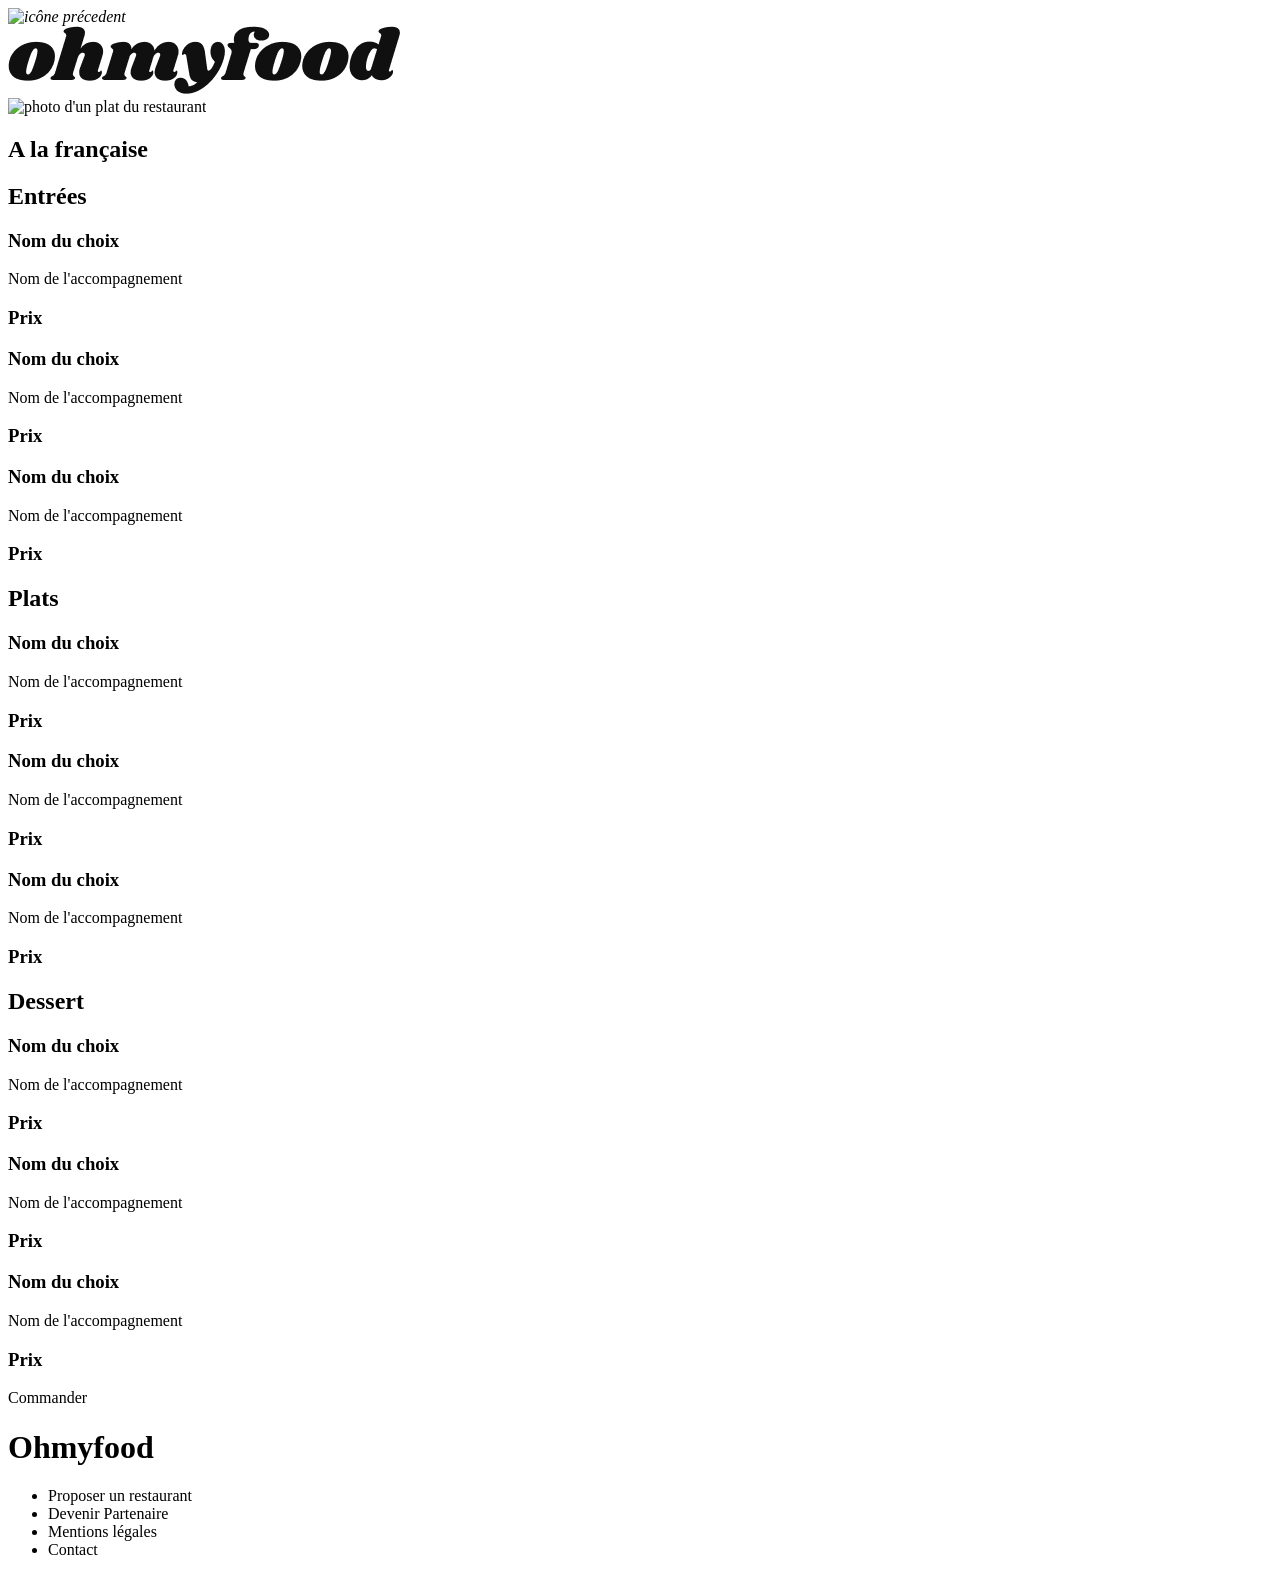
==== pageALF.html @ bd3e6a31 "➕ Ajout de la page 2 en html" ====
<!DOCTYPE html>
	<html lang="fr">
		<head>
			<meta charset="utf-8"> 
			<meta name="viewport" content="width=device-width, initial-scale=1">
			<title>Ohmyfood - A la française</title>
            <link rel="stylesheet" href="style.css2">
            <link rel="stylesheet" href="https://cdnjs.cloudflare.com/ajax/libs/font-awesome/6.2.0/css/all.min.css">
		</head>
		<body id="bloc page">
			<header>
                <nav><a><i><img src="" alt="icône précedent"></i></a></nav>
                <div class="fdhblanc">
					<img src="images/ohmyfood.png" alt="logo du site">
				</div>
            </header>
            <main>
                <div id="photosplash">
                    <img src="" alt="photo d'un plat du restaurant">
                </div>
                <section class="fdmgris">
                    <h1>A la française</h1>
                    <h2>Entrées</h2>
                    <div class="brdvert"></div>
                        <div id="flexbox1">
                            <div class="crdchoix">
                                <h3>Nom du choix</h3>
                                <p>Nom de l'accompagnement</p>
                                <h3>Prix</h3>
                            </div>
                            <div class="crdchoix">
                                <h3>Nom du choix</h3>
                                <p>Nom de l'accompagnement</p>
                                <h3>Prix</h3>
                            </div>
                            <div class="crdchoix">
                                <h3>Nom du choix</h3>
                                <p>Nom de l'accompagnement</p>
                                <h3>Prix</h3>
                            </div>
                        </div>
                    <h2>Plats</h2>
                    <div class="brdvert"></div>
                        <div id="flexbox2"></div>
                            <div class="crdchoix">
                                <h3>Nom du choix</h3>
                                <p>Nom de l'accompagnement</p>
                                <h3>Prix</h3>
                            </div>
                            <div class="crdchoix">
                                <h3>Nom du choix</h3>
                                <p>Nom de l'accompagnement</p>
                                <h3>Prix</h3>
                            </div>
                            <div class="crdchoix">
                                <h3>Nom du choix</h3>
                                <p>Nom de l'accompagnement</p>
                                <h3>Prix</h3>
                            </div>
                    <h2>Dessert</h2>
                    <div class="brdvert"></div>
                        <div id="flexbox3">
                            <div class="crdchoix">
                                <h3>Nom du choix</h3>
                                <p>Nom de l'accompagnement</p>
                                <h3>Prix</h3>
                            </div>
                            <div class="crdchoix">
                                <h3>Nom du choix</h3>
                                <p>Nom de l'accompagnement</p>
                                <h3>Prix</h3>
                            </div>
                            <div class="crdchoix">
                                <h3>Nom du choix</h3>
                                <p>Nom de l'accompagnement</p>
                                <h3>Prix</h3>
                            </div>
                        </div>
                    <div class="btn">Commander</div>       
                </section>
            </main>
            <footer>
                <div class="fdfnoir">
					<h1>Ohmyfood</h1>
					<ul>
						<li><i></i>Proposer un restaurant</li>
						<li><i></i>Devenir Partenaire</li>
						<li>Mentions légales</li>
						<li><a>Contact</a></li>
					</ul>
				</div>
            </footer>
        </body>
    </html>
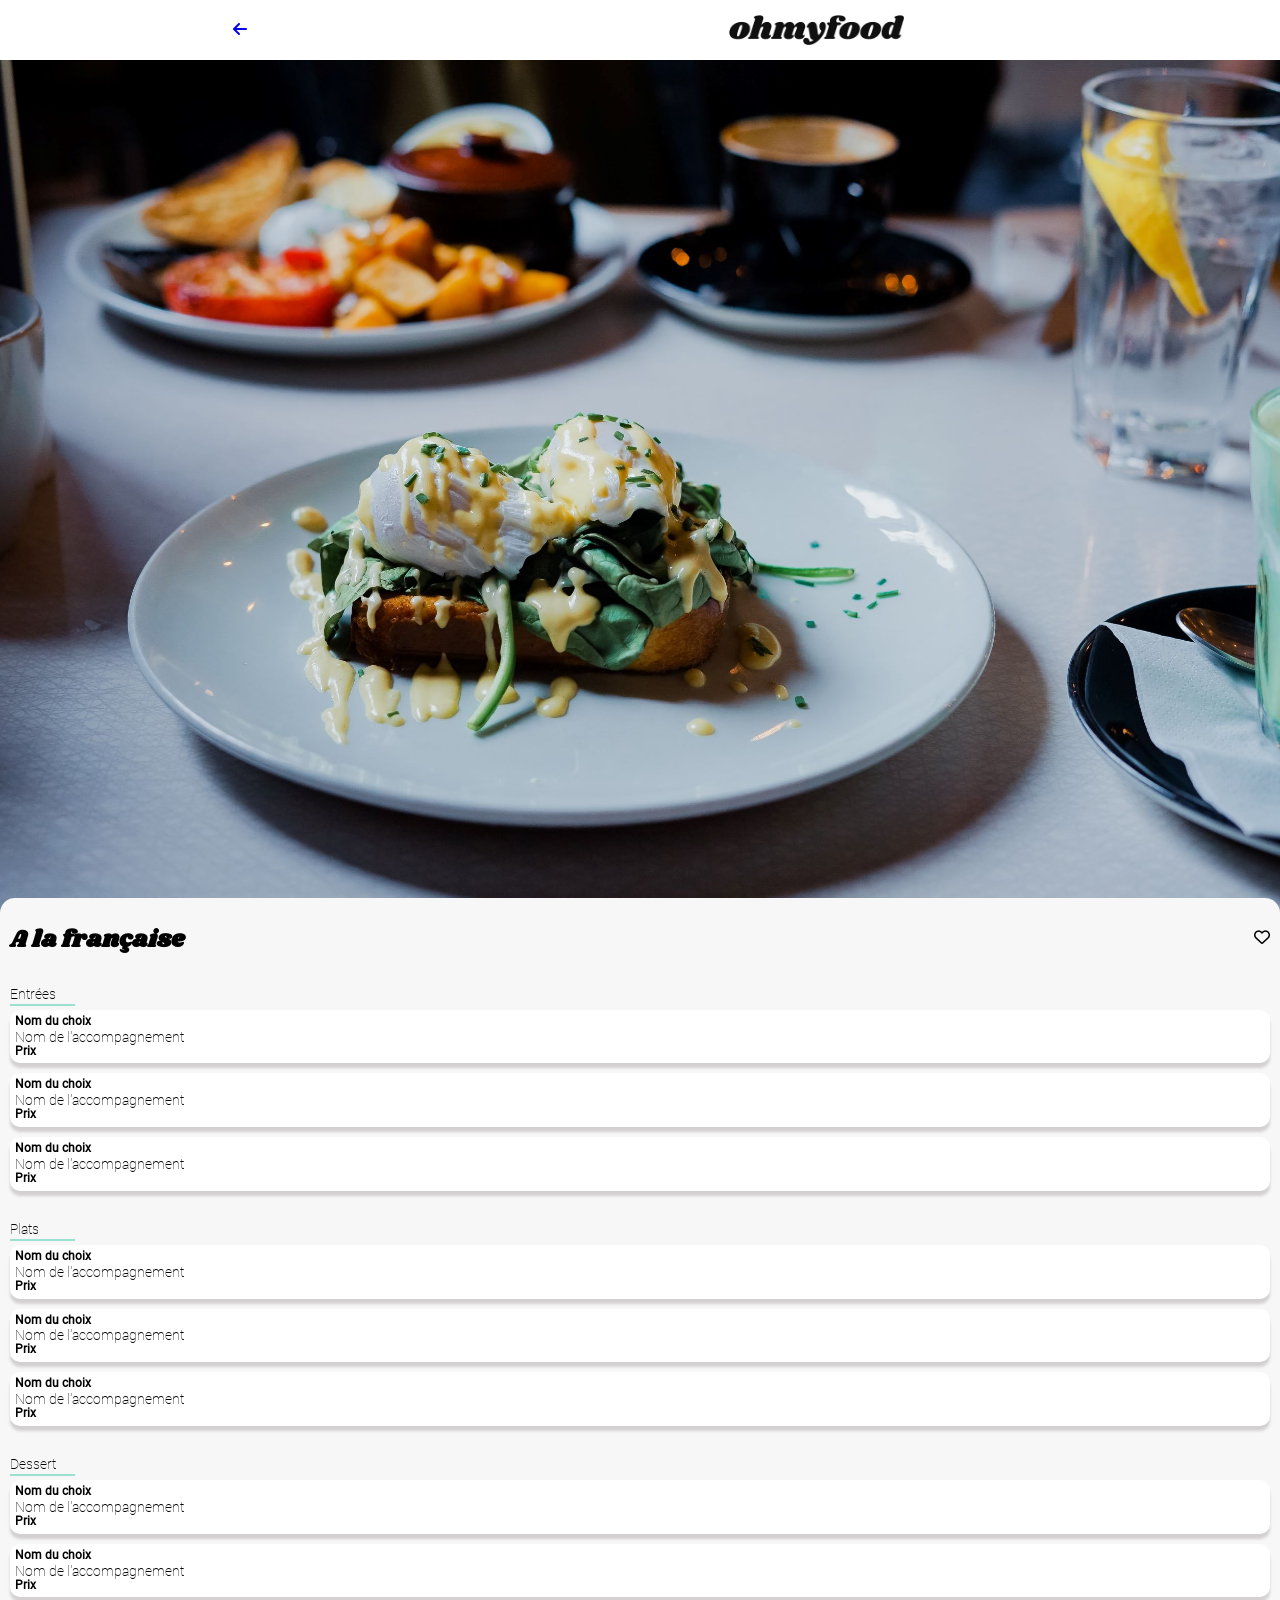
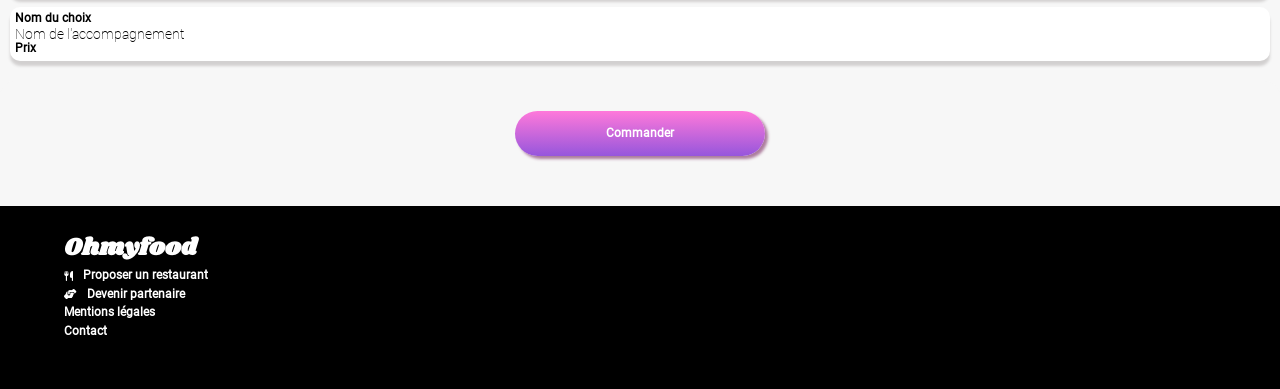
==== commit f5465362: "💥 Fin MAP CSS ajout MQ tablette" ====
--- a/pageALF.html
+++ b/pageALF.html
@@ -4,25 +4,35 @@
 			<meta charset="utf-8"> 
 			<meta name="viewport" content="width=device-width, initial-scale=1">
 			<title>Ohmyfood - A la française</title>
-            <link rel="stylesheet" href="style.css2">
+            <link rel="stylesheet" href="css/style2.css">
             <link rel="stylesheet" href="https://cdnjs.cloudflare.com/ajax/libs/font-awesome/6.2.0/css/all.min.css">
 		</head>
 		<body id="bloc page">
 			<header>
-                <nav><a><i><img src="" alt="icône précedent"></i></a></nav>
-                <div class="fdhblanc">
-					<img src="images/ohmyfood.png" alt="logo du site">
+                <div id="fdhblanc">
+                    <div id="flexboxnav">
+                        <nav><a href="index.html"><i class="fa-solid fa-arrow-left precedent"></i></a></nav>
+                        <img src="images/ohmyfood.png" alt="logo du site">
+                    </div>
 				</div>
             </header>
             <main>
-                <div id="photosplash">
-                    <img src="" alt="photo d'un plat du restaurant">
-                </div>
                 <section class="fdmgris">
-                    <h1>A la française</h1>
-                    <h2>Entrées</h2>
-                    <div class="brdvert"></div>
-                        <div id="flexbox1">
+                    <div id="photosplash">
+                        <img src="images/alf.jpg" alt="photo d'un plat du restaurant">
+                    </div>  
+                </section>
+                <section class="fdmgris2">
+                    <div id="flexboxTALF">
+                        <h1>A la française</h1>
+                        <i class="fa-regular fa-heart coeur"></i>
+                    </div> 
+                    <div class="Titréflex">
+                        <div class="tbdverts">
+                            <p>Entrées</p>
+                            <div class="brdvert"></div>
+                        </div>    
+                        <div id="flexbox f1">
                             <div class="crdchoix">
                                 <h3>Nom du choix</h3>
                                 <p>Nom de l'accompagnement</p>
@@ -39,34 +49,20 @@
                                 <h3>Prix</h3>
                             </div>
                         </div>
-                    <h2>Plats</h2>
-                    <div class="brdvert"></div>
-                        <div id="flexbox2"></div>
+                    </div>
+                    <div class="Titréflex">
+                        <div class="tbdverts">   
+                            <p>Plats</p>    
+                            <div class="brdvert"></div>
+                        </div>
+                        <div id="flexbox f2"></div>
                             <div class="crdchoix">
                                 <h3>Nom du choix</h3>
                                 <p>Nom de l'accompagnement</p>
                                 <h3>Prix</h3>
                             </div>
                             <div class="crdchoix">
-                                <h3>Nom du choix</h3>
-                                <p>Nom de l'accompagnement</p>
-                                <h3>Prix</h3>
-                            </div>
-                            <div class="crdchoix">
-                                <h3>Nom du choix</h3>
-                                <p>Nom de l'accompagnement</p>
-                                <h3>Prix</h3>
-                            </div>
-                    <h2>Dessert</h2>
-                    <div class="brdvert"></div>
-                        <div id="flexbox3">
-                            <div class="crdchoix">
-                                <h3>Nom du choix</h3>
-                                <p>Nom de l'accompagnement</p>
-                                <h3>Prix</h3>
-                            </div>
-                            <div class="crdchoix">
-                                <h3>Nom du choix</h3>
+                                <h3>Nom du choix</h3>               
                                 <p>Nom de l'accompagnement</p>
                                 <h3>Prix</h3>
                             </div>
@@ -76,18 +72,45 @@
                                 <h3>Prix</h3>
                             </div>
                         </div>
-                    <div class="btn">Commander</div>       
+                    <div class="Titréflex">        
+                        <div class="tbdverts">
+                            <p>Dessert</p>
+                            <div class="brdvert"></div>
+                        </div>
+                        <div id="flexbox f3">
+                            <div class="crdchoix">
+                                <h3>Nom du choix</h3>
+                                <p>Nom de l'accompagnement</p>
+                                <h3>Prix</h3>
+                            </div>
+                            <div class="crdchoix">
+                                <h3>Nom du choix</h3>                                
+                                <p>Nom de l'accompagnement</p>
+                                <h3>Prix</h3>
+                            </div>
+                            <div class="crdchoix">
+                                <h3>Nom du choix</h3>
+                                <p>Nom de l'accompagnement</p>
+                                <h3>Prix</h3>
+                            </div>
+                        </div>   
+                    </div> 
+                    <div id="btnCom">
+                        <a><button class="BtnDeg"><h4>Commander</h4></button></a>      
+                    </div>
                 </section>
             </main>
             <footer>
                 <div class="fdfnoir">
-					<h1>Ohmyfood</h1>
-					<ul>
-						<li><i></i>Proposer un restaurant</li>
-						<li><i></i>Devenir Partenaire</li>
-						<li>Mentions légales</li>
-						<li><a>Contact</a></li>
-					</ul>
+					<div id="flexbox3">
+						<h5>Ohmyfood</h5>
+						<ul>
+							<li><i class="fa-solid fa-utensils couverts"></i><h4>Proposer un restaurant</h4></li>
+							<li><i class="fa-solid fa-handshake-angle mains"></i><h4>Devenir partenaire</h4></li>
+							<li><h4>Mentions légales</h4></li>
+							<li><a href="mailto:s.client.ohmyfood@gmail.com"><h4>Contact</h4></a></li>
+						</ul>
+					</div>
 				</div>
             </footer>
         </body>
--- a/css/style2.css
+++ b/css/style2.css
@@ -0,0 +1,606 @@
+/*! normalize.css v2
+
+/* Document
+   ========================================================================== */
+
+/**
+ * 1. Correct the line height in all browsers.
+ * 2. Prevent adjustments of font size after orientation changes in iOS.
+ */
+
+ html {
+	line-height: 1.15; /* 1 */
+	-webkit-text-size-adjust: 100%; /* 2 */
+  }
+  
+  /* Sections
+	 ========================================================================== */
+  
+  /**
+   * Remove the margin in all browsers.
+   */
+  
+  body {
+	margin: 0;
+  }
+  
+  /**
+   * Render the `main` element consistently in IE.
+   */
+  
+  main {
+	display: block;
+  }
+  
+  /**
+   * Correct the font size and margin on `h1` elements within `section` and
+   * `article` contexts in Chrome, Firefox, and Safari.
+   */
+  
+  h1 {
+	font-size: 2em;
+	margin: 0.67em 0;
+  }
+  
+  /* Grouping content
+	 ========================================================================== */
+  
+  /**
+   * 1. Add the correct box sizing in Firefox.
+   * 2. Show the overflow in Edge and IE.
+   ___________________________________________________________"trait horizontal"
+   */
+  
+  hr {
+	box-sizing: content-box; /* 1 */
+	height: 0; /* 1 */
+	overflow: visible; /* 2 */
+  }
+  
+  /**
+   * 1. Correct the inheritance and scaling of font size in all browsers.
+   * 2. Correct the odd `em` font sizing in all browsers.
+  ____________________ "préformater du code : montrer qu'on code sur une page web"
+   */
+  
+  pre {
+	font-family: monospace, monospace; /* 1 */
+	font-size: 1em; /* 2 */
+  }
+  
+  /* Text-level semantics
+	 ========================================================================== */
+  
+  /**
+   * Remove the gray background on active links in IE 10.
+   */
+  
+  a {
+	background-color: transparent;
+  }
+  
+  /**
+   * 1. Remove the bottom border in Chrome 57-
+   * 2. Add the correct text decoration in Chrome, Edge, IE, Opera, and Safari.
+   */
+  
+  abbr[title] {
+	border-bottom: none; /* 1 */
+	text-decoration: underline; /* 2 */
+	text-decoration: underline dotted; /* 2 */
+  }
+  
+  /**
+   * Add the correct font weight in Chrome, Edge, and Safari.
+   */
+  
+  b,
+  strong {
+	font-weight: bolder;
+  }
+  
+  /**
+   * 1. Correct the inheritance and scaling of font size in all browsers.
+   * 2. Correct the odd `em` font sizing in all browsers.
+   */
+  
+  code,
+  kbd,
+  samp {
+	font-family: monospace, monospace; /* 1 */
+	font-size: 1em; /* 2 */
+  }
+  
+  /**
+   * Add the correct font size in all browsers.
+   */
+  
+  small {
+	font-size: 80%;
+  }
+  
+  /**
+   * Prevent `sub` and `sup` elements from affecting the line height in
+   * all browsers.
+
+   ____________________________________________________________________exposant
+   */
+  
+  sub,
+  sup {
+	font-size: 75%;
+	line-height: 0;
+	position: relative;
+	vertical-align: baseline;
+  }
+  
+  sub {
+	bottom: -0.25em;
+  }
+  
+  sup {
+	top: -0.5em;
+  }
+  
+  /* Embedded content
+	 ========================================================================== */
+  
+  /**
+   * Remove the border on images inside links in IE 10.
+   */
+  
+  img {
+	border-style: none;
+  }
+  
+  /* Forms
+	 ========================================================================== */
+  
+  /**
+   * 1. Change the font styles in all browsers.
+   * 2. Remove the margin in Firefox and Safari.
+   */
+  
+  button,
+  input,
+  optgroup,
+  select,
+  textarea {
+	font-family: inherit; /* 1 */
+	font-size: 100%; /* 1 */
+	line-height: 1.15; /* 1 */
+	margin: 0; /* 2 */
+  }
+  
+  /**
+   * Show the overflow in IE.
+   * 1. Show the overflow in Edge.
+   */
+  
+  button,
+  input { /* 1 */
+	overflow: visible;
+  }
+  
+  /**
+   * Remove the inheritance of text transform in Edge, Firefox, and IE.
+   * 1. Remove the inheritance of text transform in Firefox.
+   */
+  
+  button,
+  select { /* 1 */
+	text-transform: none;
+  }
+  
+  /**
+   * Correct the inability to style clickable types in iOS and Safari.
+   */
+  
+  button,
+  [type="button"],
+  [type="reset"],
+  [type="submit"] {
+	-webkit-appearance: button;
+  appearance: normal;
+  }
+  
+  /**
+   * Remove the inner border and padding in Firefox.
+   */
+  
+  button::-moz-focus-inner,
+  [type="button"]::-moz-focus-inner,
+  [type="reset"]::-moz-focus-inner,
+  [type="submit"]::-moz-focus-inner {
+	border-style: none;
+	padding: 0;
+  }
+  
+  /**
+   * Restore the focus styles unset by the previous rule.
+   */
+  
+  button:-moz-focusring,
+  [type="button"]:-moz-focusring,
+  [type="reset"]:-moz-focusring,
+  [type="submit"]:-moz-focusring {
+	outline: 1px dotted ButtonText;
+  }
+  
+  /**
+   * Correct the padding in Firefox.
+   */
+  
+  fieldset {
+	padding: 0.35em 0.75em 0.625em;
+  }
+  
+  /**
+   * 1. Correct the text wrapping in Edge and IE.
+   * 2. Correct the color inheritance from `fieldset` elements in IE.
+   * 3. Remove the padding so developers are not caught out when they zero out
+   *    `fieldset` elements in all browsers.
+   */
+  
+  legend {
+	box-sizing: border-box; /* 1 */
+	color: inherit; /* 2 */
+	display: table; /* 1 */
+	max-width: 100%; /* 1 */
+	padding: 0; /* 3 */
+	white-space: normal; /* 1 */
+  }
+  
+  /**
+   * Add the correct vertical alignment in Chrome, Firefox, and Opera.
+   */
+  
+  progress {
+	vertical-align: baseline;
+  }
+  
+  /**
+   * Remove the default vertical scrollbar in IE 10+.
+   */
+  
+  textarea {
+	overflow: auto;
+  }
+  
+  /**
+   * 1. Add the correct box sizing in IE 10.
+   * 2. Remove the padding in IE 10.
+   */
+  
+  [type="checkbox"],
+  [type="radio"] {
+	box-sizing: border-box; /* 1 */
+	padding: 0; /* 2 */
+  }
+  
+  /**
+   * Correct the cursor style of increment and decrement buttons in Chrome.
+   */
+  
+  [type="number"]::-webkit-inner-spin-button,
+  [type="number"]::-webkit-outer-spin-button {
+	height: auto;
+  }
+  
+  /**
+   * 1. Correct the odd appearance in Chrome and Safari.
+   * 2. Correct the outline style in Safari.
+   */
+  
+  [type="search"] {
+	-webkit-appearance: textfield; /* 1 */
+	outline-offset: -2px; /* 2 */
+  appearance: normal;
+  }
+  
+  /**
+   * Remove the inner padding in Chrome and Safari on macOS.
+   */
+  
+  [type="search"]::-webkit-search-decoration {
+	-webkit-appearance: none;
+  }
+  
+  /**
+   * 1. Correct the inability to style clickable types in iOS and Safari.
+   * 2. Change font properties to `inherit` in Safari.
+   */
+  
+  ::-webkit-file-upload-button {
+	-webkit-appearance: button; /* 1 */
+	font: inherit; /* 2 */
+  }
+  
+  /* Interactive
+	 ========================================================================== */
+  
+  /*
+   * Add the correct display in Edge, IE 10+, and Firefox.
+   */
+  
+  details {
+	display: block;
+  }
+  
+  /*
+   * Add the correct display in all browsers.
+   */
+  
+  summary {
+	display: list-item;
+  }
+  
+  /* Misc
+	 ========================================================================== */
+  
+  /**
+   * Add the correct display in IE 10+.
+   */
+  
+  template {
+	display: none;
+  }
+  
+  /**
+   * Add the correct display in IE 10.
+   */
+  
+  [hidden] {
+	display: none;
+  }
+/*_________________________________________________________________________________Fin code normalize___*/
+
+
+  /*==========================================================================*/
+  /*==========================================================================*/
+  /*==========================================================================*/
+
+/*________________________________________________________________________________________Code CSS P3___*/
+
+
+/*____________________________________________________________________________________________Polices___*/
+
+@font-face {
+    font-family:'Roboto';
+    src: url('fonts/Roboto/Roboto-Regular.ttf');
+}
+@font-face {
+    font-family:'Roboto-Thin';
+    src: url('fonts/Roboto/Roboto-Thin.ttf');
+}
+@font-face {
+  font-family:'Roboto-Bold';
+  src: url('fonts/Roboto/Roboto-Bold.ttf');
+}
+
+@font-face {
+  font-family:'Shrikhand';
+  src: url('fonts/Shrikhand/Shrikhand-Regular.otf');
+}
+
+h1{
+  font-family: 'Shrikhand', Verdana, Geneva, Tahoma, sans-serif;
+  font-size: 24px;
+  margin:0px;
+}
+
+h2{
+  font-family: 'Roboto-Bold', Verdana, Geneva, Tahoma, sans-serif;
+  margin: 0px;
+}
+
+h3{
+  font-family: 'Roboto', Verdana, Geneva, Tahoma, sans-serif;
+  font-size: 12px;
+  color: #000000;
+  margin-top: 0px;
+  margin-bottom: 0px;
+}
+
+h4{
+  font-family: 'Roboto', Verdana, Geneva, Tahoma, sans-serif;
+  font-size: 12px;
+  color: #ffffff;
+  margin-top: 0px;
+  margin-bottom: 0px;
+}
+
+h5{
+  font-family: 'Shrikhand', Verdana, Geneva, Tahoma, sans-serif;
+  font-size: 24px;
+  margin:0px;
+  color: #ffffff;
+}
+
+p{font-family:'Roboto-Thin', Verdana, Geneva, Tahoma, sans-serif;
+  font-size: 14px;
+  margin: 0px;
+}
+
+ul{
+  margin:0px;
+  padding:0px;
+}
+
+
+
+
+/*____________________________________________________________________________________________Header___*/
+
+.fdhblanc{
+  display: flex;
+  flex-direction: row;
+  background-color:white;
+  width: 100%;
+  justify-content: center;
+  box-shadow: 0px 5px 3px rgb(210, 208, 208);
+}
+    
+#flexboxnav img{
+  width: 175px;
+  margin: 15px;
+}
+
+#flexboxnav {
+  display: flex;
+  flex-direction: row;
+  width: 90%;
+  align-items: center;
+  justify-content: space-around;
+}
+
+#photosplash img{
+  width: 100%;
+}
+
+/*_______________________________________________________________________________Main->La carte ALF___*/
+
+.fdmgris{
+  width: 100%;
+  background-color: #f7f7f7ff;
+  border-radius: 15px 15px 0px 0px;
+}
+
+h1{
+  margin-top: 20px;
+  margin-bottom: 10px;
+}
+
+#flexboxTALF{
+  display: flex;
+  flex-direction: row;
+  align-items: center;
+  justify-content: space-between;
+  padding: 10px; 
+}
+
+.fdmgris2{
+  width: 100%;
+  background-color: #f7f7f7ff;
+  border-radius: 15px 15px 0px 0px;
+  position: relative;
+  top: -20px;
+}
+
+.Titréflex{
+  display: flex;
+  flex-direction: column;
+  justify-content: flex-start;
+  padding: 10px;
+}
+
+.tbdverts{
+  display:flex;
+  flex-direction: column;
+  justify-content: flex-start;
+}
+
+.brdvert{
+ border: 0.1em solid #99e2d0ff;
+ width:5%;
+ margin-top: 2px;
+ margin-bottom: 4px;
+}
+
+.crdchoix{
+  background-color: white;
+  border-radius: 10px 10px 10px 10px;
+  margin-bottom: 10px;
+  box-shadow: 0px 5px 3px rgb(210, 208, 208);
+  padding:5px;
+}
+
+.flexbox{
+  display:flex;
+  flex-direction: column;
+  justify-content: flex-start;
+}
+/*_______________________________________________________________________________Main->Bouton commande___*/
+
+#btnCom{
+  display:flex;
+  justify-content: center;
+  background-color: #f7f7f7ff;
+  border-radius: 15px 15px 0px 0px;
+  padding-top: 30px;
+  padding-bottom: 50px;
+}
+
+.BtnDeg{
+  width: 250px;   
+  height: 45px;
+  background: linear-gradient(#ff79DA, #9656DC);
+  border-radius: 25px 25px 25px 25px; 
+  border-width: 0 0px 0 0;
+  box-shadow: 3px 3px 3px #ac7c9d;
+  transition: 0.2s;
+} 
+
+.BtnDeg:hover{
+  width: 250px;   
+  height: 45px;
+  background: linear-gradient(#fb89db, #a469e7);
+  border-radius: 25px 25px 25px 25px; 
+  border-width: 0 0px 0 0;
+  box-shadow: 5px 5px 5px #9f6c90;
+  transition: 0.2s;
+}
+.BtnDeg h5{
+  margin:10px;
+}
+
+
+/*____________________________________________________________________________________________Footer___*/
+
+footer{
+  position: relative;
+  background-color: rgb(0, 0, 0);
+}
+
+.fdfnoir{
+  display: flex;
+  background-color: rgb(0, 0, 0);
+  width: 100%;
+  justify-content: center;
+  position: relative;
+  top: -20px;
+}
+
+#flexbox3{
+  display: flex;
+  flex-direction: column;
+  flex-wrap: wrap;
+  justify-content: left;
+  align-items: flex-start;
+  width: 90%;
+  margin-top: 30px;
+  margin-bottom: 30px;
+}
+
+ul i{
+  color:white;
+  margin-right: 10px;
+  font-size: 10px; 
+  /* les icônes sont considérées comme des polices de caratère*/
+}
+
+li{
+  display: flex;
+  flex-direction: row;
+  margin-top: 5px;
+  align-items: center;
+} 
+
+li a{
+  text-decoration: none;
+}
+
+li a:hover {
+  background: #008766ff;
+  color: #99e2d0ff;
+}
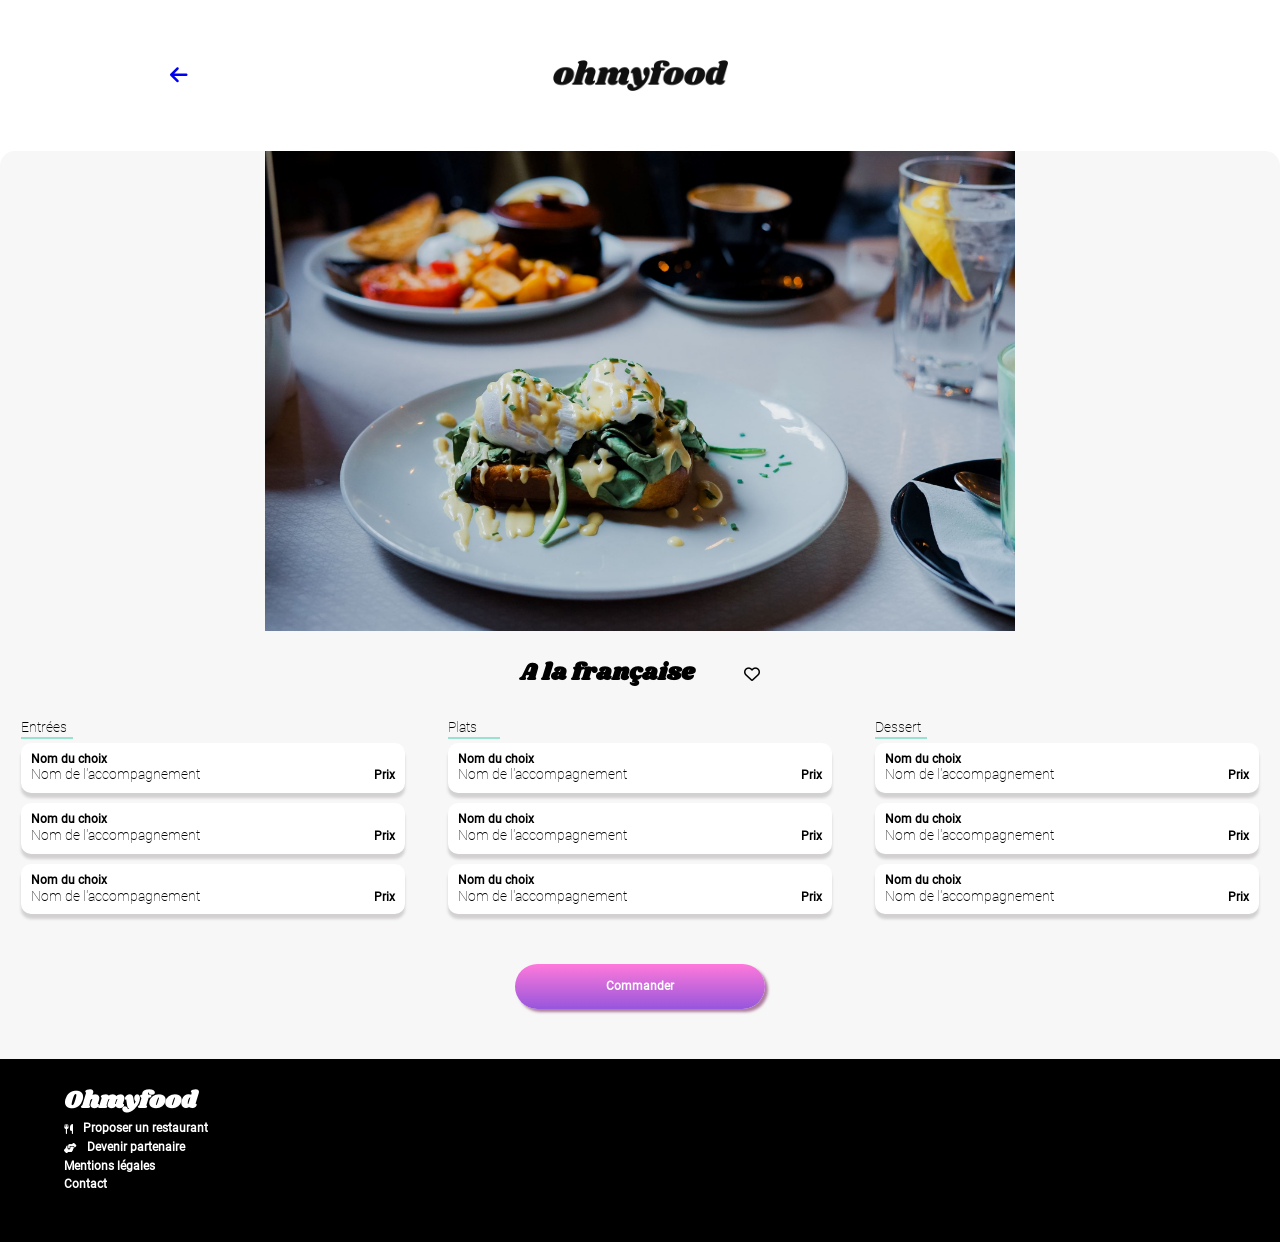
==== commit da03b0c4: "🩹 🐛 Débug/fix du lundi" ====
--- a/pageALF.html
+++ b/pageALF.html
@@ -27,73 +27,93 @@
                         <h1>A la française</h1>
                         <i class="fa-regular fa-heart coeur"></i>
                     </div> 
-                    <div class="Titréflex">
-                        <div class="tbdverts">
-                            <p>Entrées</p>
-                            <div class="brdvert"></div>
-                        </div>    
-                        <div id="flexbox f1">
-                            <div class="crdchoix">
-                                <h3>Nom du choix</h3>
-                                <p>Nom de l'accompagnement</p>
-                                <h3>Prix</h3>
-                            </div>
-                            <div class="crdchoix">
-                                <h3>Nom du choix</h3>
-                                <p>Nom de l'accompagnement</p>
-                                <h3>Prix</h3>
-                            </div>
-                            <div class="crdchoix">
-                                <h3>Nom du choix</h3>
-                                <p>Nom de l'accompagnement</p>
-                                <h3>Prix</h3>
+                    <div id="FlexboxTitréflex">
+                        <div class="Titréflex">
+                            <div class="tbdverts">
+                                <p>Entrées</p>
+                                <div class="brdvert"></div>
+                            </div>    
+                            <div id="flexboxcrds f1">
+                                <div class="crdchoix">
+                                    <h3>Nom du choix</h3>
+                                    <div class="flbxplat">
+                                        <p>Nom de l'accompagnement</p>
+                                        <h3>Prix</h3>
+                                    </div>
+                                </div>
+                                <div class="crdchoix">
+                                    <h3>Nom du choix</h3>
+                                    <div class="flbxplat">
+                                        <p>Nom de l'accompagnement</p>
+                                        <h3>Prix</h3>
+                                    </div>
+                                </div>
+                                <div class="crdchoix">
+                                    <h3>Nom du choix</h3>
+                                    <div class="flbxplat">
+                                        <p>Nom de l'accompagnement</p>
+                                        <h3>Prix</h3>
+                                    </div>
+                                </div>
                             </div>
                         </div>
-                    </div>
-                    <div class="Titréflex">
-                        <div class="tbdverts">   
-                            <p>Plats</p>    
-                            <div class="brdvert"></div>
-                        </div>
-                        <div id="flexbox f2"></div>
-                            <div class="crdchoix">
-                                <h3>Nom du choix</h3>
-                                <p>Nom de l'accompagnement</p>
-                                <h3>Prix</h3>
+                        <div class="Titréflex">
+                            <div class="tbdverts">   
+                                <p>Plats</p>    
+                                <div class="brdvert"></div>
                             </div>
-                            <div class="crdchoix">
-                                <h3>Nom du choix</h3>               
-                                <p>Nom de l'accompagnement</p>
-                                <h3>Prix</h3>
+                            <div id="flexboxcrds f2"></div>
+                                <div class="crdchoix">
+                                    <h3>Nom du choix</h3>
+                                    <div class="flbxplat">
+                                        <p>Nom de l'accompagnement</p>
+                                        <h3>Prix</h3>
+                                    </div>
+                                </div>
+                                <div class="crdchoix">
+                                    <h3>Nom du choix</h3>               
+                                    <div class="flbxplat">
+                                        <p>Nom de l'accompagnement</p>
+                                        <h3>Prix</h3>
+                                    </div>
+                                </div>
+                                <div class="crdchoix">
+                                    <h3>Nom du choix</h3>
+                                    <div class="flbxplat">
+                                        <p>Nom de l'accompagnement</p>
+                                        <h3>Prix</h3>
+                                    </div>
+                                </div>
                             </div>
-                            <div class="crdchoix">
-                                <h3>Nom du choix</h3>
-                                <p>Nom de l'accompagnement</p>
-                                <h3>Prix</h3>
+                        <div class="Titréflex">        
+                            <div class="tbdverts">
+                                <p>Dessert</p>
+                                <div class="brdvert"></div>
                             </div>
-                        </div>
-                    <div class="Titréflex">        
-                        <div class="tbdverts">
-                            <p>Dessert</p>
-                            <div class="brdvert"></div>
-                        </div>
-                        <div id="flexbox f3">
-                            <div class="crdchoix">
-                                <h3>Nom du choix</h3>
-                                <p>Nom de l'accompagnement</p>
-                                <h3>Prix</h3>
+                            <div id="flexboxcrds f3">
+                                <div class="crdchoix">
+                                    <h3>Nom du choix</h3>
+                                    <div class="flbxplat">
+                                        <p>Nom de l'accompagnement</p>
+                                        <h3>Prix</h3>
+                                    </div>
+                                </div>
+                                <div class="crdchoix">
+                                    <h3>Nom du choix</h3>                                
+                                    <div class="flbxplat">
+                                        <p>Nom de l'accompagnement</p>
+                                        <h3>Prix</h3>
+                                    </div>
+                                </div>
+                                <div class="crdchoix">
+                                    <h3>Nom du choix</h3>
+                                    <div class="flbxplat">
+                                        <p>Nom de l'accompagnement</p>
+                                        <h3>Prix</h3>
+                                    </div>
+                                </div>
                             </div>
-                            <div class="crdchoix">
-                                <h3>Nom du choix</h3>                                
-                                <p>Nom de l'accompagnement</p>
-                                <h3>Prix</h3>
-                            </div>
-                            <div class="crdchoix">
-                                <h3>Nom du choix</h3>
-                                <p>Nom de l'accompagnement</p>
-                                <h3>Prix</h3>
-                            </div>
-                        </div>   
+                        </div>       
                     </div> 
                     <div id="btnCom">
                         <a><button class="BtnDeg"><h4>Commander</h4></button></a>      
--- a/css/style2.css
+++ b/css/style2.css
@@ -440,22 +440,37 @@
   justify-content: center;
   box-shadow: 0px 5px 3px rgb(210, 208, 208);
 }
+
+#flexboxnav{
+  display: flex;
+  flex-direction: row;
+  align-items: center;
+  padding: 5%;
+  justify-content: center;
+}
     
 #flexboxnav img{
   width: 175px;
   margin: 15px;
-}
-
-#flexboxnav {
-  display: flex;
-  flex-direction: row;
-  width: 90%;
-  align-items: center;
-  justify-content: space-around;
+  align-self: center;
+  position: absolute;
+}
+
+#flexboxnav nav{
+  font-size: 20px;
+  position: relative;
+  right: 40% ;
+}
+
+#photosplash{
+  display: flex;
+  
 }
 
 #photosplash img{
   width: 100%;
+  max-height: 500px;
+  object-fit:contain;
 }
 
 /*_______________________________________________________________________________Main->La carte ALF___*/
@@ -476,7 +491,8 @@
   flex-direction: row;
   align-items: center;
   justify-content: space-between;
-  padding: 10px; 
+  padding-left: 5%;
+  padding-right: 5%; 
 }
 
 .fdmgris2{
@@ -487,11 +503,19 @@
   top: -20px;
 }
 
+#FlexboxTitréflex{
+  display: flex;
+  flex-direction: column;
+  flex-wrap: wrap;
+  width: 100%;
+}
+
 .Titréflex{
   display: flex;
   flex-direction: column;
   justify-content: flex-start;
-  padding: 10px;
+  padding-left: 5%;
+  padding-right: 5%;
 }
 
 .tbdverts{
@@ -502,24 +526,36 @@
 
 .brdvert{
  border: 0.1em solid #99e2d0ff;
- width:5%;
+ width:50px;
  margin-top: 2px;
  margin-bottom: 4px;
 }
 
 .crdchoix{
+  display: flex;
+  flex-direction: column;
   background-color: white;
   border-radius: 10px 10px 10px 10px;
   margin-bottom: 10px;
   box-shadow: 0px 5px 3px rgb(210, 208, 208);
-  padding:5px;
-}
-
-.flexbox{
+  padding:10px;
+}
+
+.flexboxcrds{
   display:flex;
   flex-direction: column;
   justify-content: flex-start;
 }
+
+.flbxplat{
+  display: flex;
+  flex-direction: row;
+  align-items: baseline;
+  justify-content: space-between;
+}
+
+
+
 /*_______________________________________________________________________________Main->Bouton commande___*/
 
 #btnCom{
@@ -604,3 +640,40 @@
   background: #008766ff;
   color: #99e2d0ff;
 }
+
+/*______________________________________________________________________________________Mediaqueries___*/
+/*__________________________________________________________________________________Version tablette___*/
+
+@media screen and (min-width:580px){
+
+#FlexboxTitréflex{
+  display: flex;
+  flex-direction:row;
+  flex-wrap:nowrap;
+  justify-content: space-around;
+}
+
+#flexboxTALF{
+  display: flex;
+  flex-direction: row;
+  align-items: baseline;
+  justify-content: center;
+  gap: 50px;
+  padding: 10px; 
+}
+
+.Titréflex{
+  display: flex;
+  flex-direction: column;
+  padding: 10px;
+  width: 30%;
+}
+
+.flexboxcrds{
+  display: flex;
+  flex-direction: column;
+}
+
+
+
+}
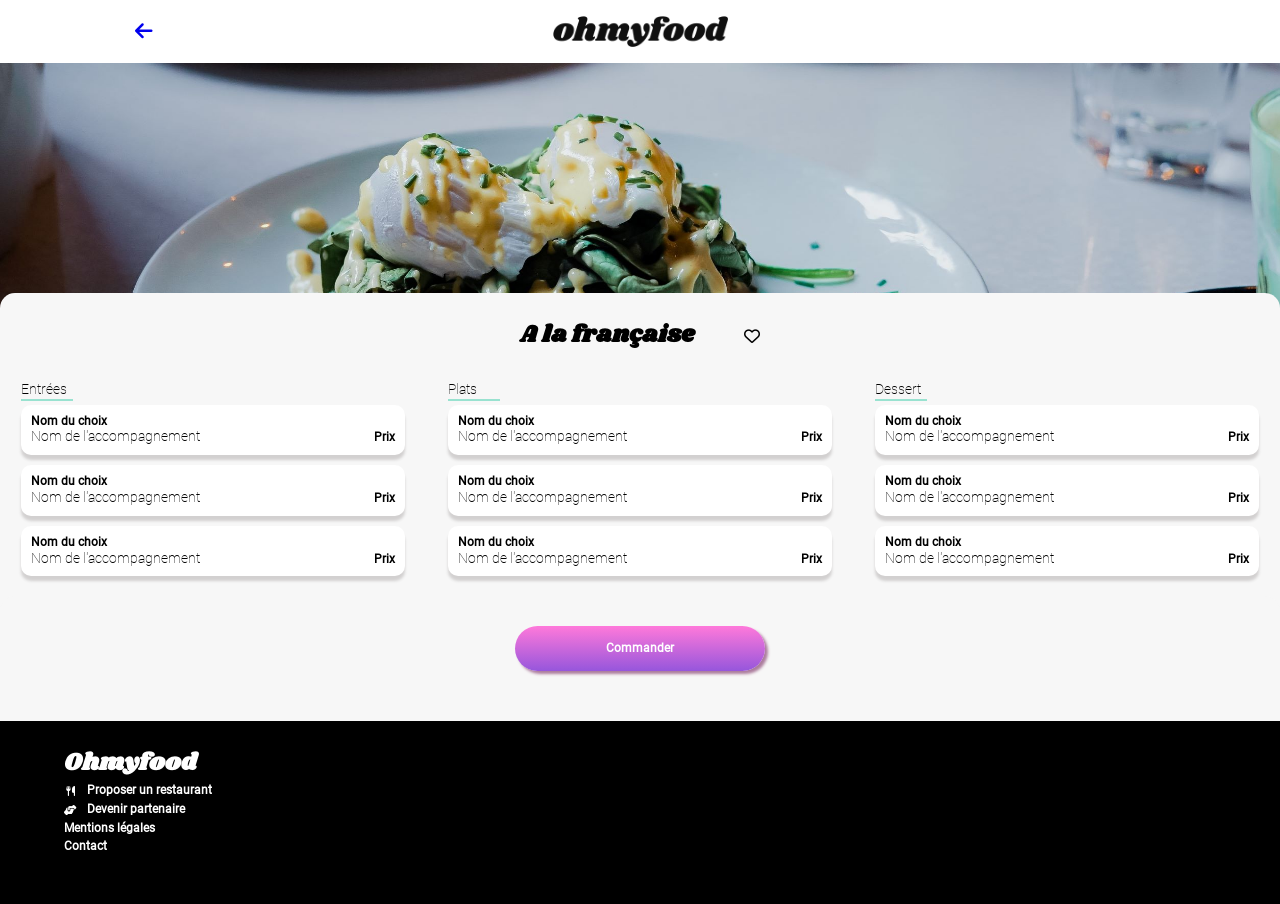
==== commit f28bfc54: "💫 Ajout de l'animation remplissage sur les coeurs" ====
--- a/pageALF.html
+++ b/pageALF.html
@@ -125,8 +125,8 @@
 					<div id="flexbox3">
 						<h5>Ohmyfood</h5>
 						<ul>
-							<li><i class="fa-solid fa-utensils couverts"></i><h4>Proposer un restaurant</h4></li>
-							<li><i class="fa-solid fa-handshake-angle mains"></i><h4>Devenir partenaire</h4></li>
+							<li><i class="fa-solid fa-utensils fa-fw couverts"></i><h4>Proposer un restaurant</h4></li>
+							<li><i class="fa-solid fa-handshake-angle fa-fw mains"></i><h4>Devenir partenaire</h4></li>
 							<li><h4>Mentions légales</h4></li>
 							<li><a href="mailto:s.client.ohmyfood@gmail.com"><h4>Contact</h4></a></li>
 						</ul>
--- a/css/style2.css
+++ b/css/style2.css
@@ -445,7 +445,7 @@
   display: flex;
   flex-direction: row;
   align-items: center;
-  padding: 5%;
+  padding: 20px;
   justify-content: center;
 }
     
@@ -464,16 +464,17 @@
 
 #photosplash{
   display: flex;
-  
 }
 
 #photosplash img{
   width: 100%;
-  max-height: 500px;
-  object-fit:contain;
+  max-height: 200px;
+  object-fit:cover;
 }
 
 /*_______________________________________________________________________________Main->La carte ALF___*/
+
+
 
 .fdmgris{
   width: 100%;
@@ -646,6 +647,14 @@
 
 @media screen and (min-width:580px){
 
+  #photosplash img{
+    width: 100%;
+    max-height: 250px;
+    object-fit:cover;
+    background-position: center 66.66%;
+  }
+
+
 #FlexboxTitréflex{
   display: flex;
   flex-direction:row;
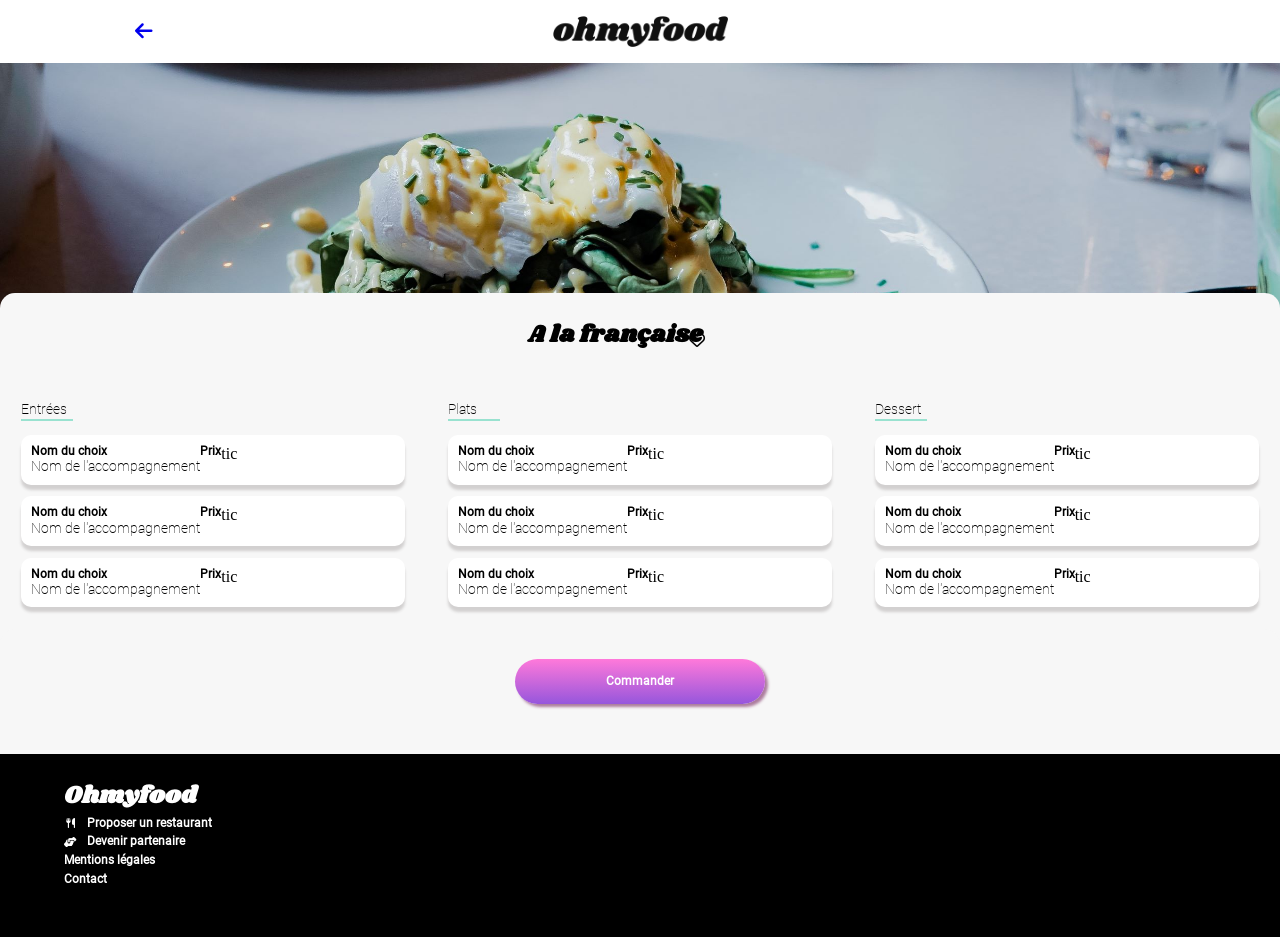
==== commit 4490d6e7: "🏗️ LunMentorat: modif cards html+css" ====
--- a/pageALF.html
+++ b/pageALF.html
@@ -25,7 +25,10 @@
                 <section class="fdmgris2">
                     <div id="flexboxTALF">
                         <h1>A la française</h1>
-                        <i class="fa-regular fa-heart coeur"></i>
+                        <div class="to-top">
+                            <div class="bloc-coeur"><i class="fa-regular fa-heart bloc-coeur"></i></div>
+                            <div class="couleur-remplissage"><i class="fa-solid fa-heart couleur-remplissage"></i></div>
+                        </div>
                     </div> 
                     <div id="FlexboxTitréflex">
                         <div class="Titréflex">
@@ -33,26 +36,35 @@
                                 <p>Entrées</p>
                                 <div class="brdvert"></div>
                             </div>    
-                            <div id="flexboxcrds f1">
+                            <div id="flexboxcrds Entrées">
                                 <div class="crdchoix">
-                                    <h3>Nom du choix</h3>
-                                    <div class="flbxplat">
-                                        <p>Nom de l'accompagnement</p>
-                                        <h3>Prix</h3>
+                                    <div class="ColPlat">
+                                        <h3>Nom du choix</h3>
+                                        <p>Nom de l'accompagnement</p></div>
+                                    <div class="ColPrix">
+                                        <h3>Prix</h3></div>
+                                    <div class="ColTic">
+                                        tic
                                     </div>
                                 </div>
                                 <div class="crdchoix">
-                                    <h3>Nom du choix</h3>
-                                    <div class="flbxplat">
-                                        <p>Nom de l'accompagnement</p>
-                                        <h3>Prix</h3>
+                                    <div class="ColPlat">
+                                        <h3>Nom du choix</h3>
+                                        <p>Nom de l'accompagnement</p></div>
+                                    <div class="ColPrix">
+                                        <h3>Prix</h3></div>
+                                    <div class="ColTic">
+                                        tic
                                     </div>
                                 </div>
                                 <div class="crdchoix">
-                                    <h3>Nom du choix</h3>
-                                    <div class="flbxplat">
-                                        <p>Nom de l'accompagnement</p>
-                                        <h3>Prix</h3>
+                                    <div class="ColPlat">
+                                        <h3>Nom du choix</h3>
+                                        <p>Nom de l'accompagnement</p></div>
+                                    <div class="ColPrix">
+                                        <h3>Prix</h3></div>
+                                    <div class="ColTic">
+                                        tic
                                     </div>
                                 </div>
                             </div>
@@ -62,54 +74,73 @@
                                 <p>Plats</p>    
                                 <div class="brdvert"></div>
                             </div>
-                            <div id="flexboxcrds f2"></div>
+                            <div id="flexboxcrds Plats">
                                 <div class="crdchoix">
-                                    <h3>Nom du choix</h3>
-                                    <div class="flbxplat">
-                                        <p>Nom de l'accompagnement</p>
-                                        <h3>Prix</h3>
+                                    <div class="ColPlat">
+                                        <h3>Nom du choix</h3>
+                                        <p>Nom de l'accompagnement</p></div>
+                                    <div class="ColPrix">
+                                        <h3>Prix</h3></div>
+                                    <div class="ColTic">
+                                        tic
                                     </div>
                                 </div>
                                 <div class="crdchoix">
-                                    <h3>Nom du choix</h3>               
-                                    <div class="flbxplat">
-                                        <p>Nom de l'accompagnement</p>
-                                        <h3>Prix</h3>
+                                    <div class="ColPlat">
+                                        <h3>Nom du choix</h3>
+                                        <p>Nom de l'accompagnement</p></div>
+                                    <div class="ColPrix">
+                                        <h3>Prix</h3></div>
+                                    <div class="ColTic">
+                                        tic
                                     </div>
                                 </div>
                                 <div class="crdchoix">
-                                    <h3>Nom du choix</h3>
-                                    <div class="flbxplat">
-                                        <p>Nom de l'accompagnement</p>
-                                        <h3>Prix</h3>
+                                    <div class="ColPlat">
+                                        <h3>Nom du choix</h3>
+                                        <p>Nom de l'accompagnement</p></div>
+                                    <div class="ColPrix">
+                                        <h3>Prix</h3></div>
+                                    <div class="ColTic">
+                                        tic
                                     </div>
                                 </div>
                             </div>
+                        </div>    
                         <div class="Titréflex">        
                             <div class="tbdverts">
                                 <p>Dessert</p>
                                 <div class="brdvert"></div>
                             </div>
-                            <div id="flexboxcrds f3">
+                            <div id="flexboxcrds Desserts">
                                 <div class="crdchoix">
-                                    <h3>Nom du choix</h3>
-                                    <div class="flbxplat">
-                                        <p>Nom de l'accompagnement</p>
-                                        <h3>Prix</h3>
+                                    <div class="ColPlat">
+                                        <h3>Nom du choix</h3>
+                                        <p>Nom de l'accompagnement</p></div>
+                                    <div class="ColPrix">
+                                        <h3>Prix</h3></div>
+                                    <div class="ColTic">
+                                        tic
                                     </div>
                                 </div>
                                 <div class="crdchoix">
-                                    <h3>Nom du choix</h3>                                
-                                    <div class="flbxplat">
-                                        <p>Nom de l'accompagnement</p>
-                                        <h3>Prix</h3>
+                                    <div class="ColPlat">
+                                        <h3>Nom du choix</h3>
+                                        <p>Nom de l'accompagnement</p></div>
+                                    <div class="ColPrix">
+                                        <h3>Prix</h3></div>
+                                    <div class="ColTic">
+                                        tic
                                     </div>
                                 </div>
                                 <div class="crdchoix">
-                                    <h3>Nom du choix</h3>
-                                    <div class="flbxplat">
-                                        <p>Nom de l'accompagnement</p>
-                                        <h3>Prix</h3>
+                                    <div class="ColPlat">
+                                        <h3>Nom du choix</h3>
+                                        <p>Nom de l'accompagnement</p></div>
+                                    <div class="ColPrix">
+                                        <h3>Prix</h3></div>
+                                    <div class="ColTic">
+                                        tic
                                     </div>
                                 </div>
                             </div>
--- a/css/style2.css
+++ b/css/style2.css
@@ -428,8 +428,6 @@
 }
 
 
-
-
 /*____________________________________________________________________________________________Header___*/
 
 .fdhblanc{
@@ -474,8 +472,6 @@
 
 /*_______________________________________________________________________________Main->La carte ALF___*/
 
-
-
 .fdmgris{
   width: 100%;
   background-color: #f7f7f7ff;
@@ -496,6 +492,40 @@
   padding-right: 5%; 
 }
 
+/*****************************************************************************animation apparition choix*/
+
+.to-top{
+  position: relative;
+  right:5%;
+  top:15%;
+}
+.bloc-coeur{
+  position: absolute;
+  color: black;
+  background-color: transparent;
+  z-index:3;
+  opacity: 1;
+  transition: opacity 0.75s;
+  transition-delay: 0.1s;
+}
+.couleur-remplissage{
+  position: absolute;
+  color:#ff79DA;
+  z-index:1;
+  opacity: 0;
+  transition: opacity 0.75s;
+  transition-delay: 0.05s;
+}
+.to-top:hover .bloc-coeur{
+  opacity: 0;
+  transition-delay: 0.1s;
+}
+.to-top:hover .couleur-remplissage{
+  opacity: 1;
+  transition-delay: 0.05s;
+}
+
+/*_______________________________________________________________________________Main->La carte ALF___*/
 .fdmgris2{
   width: 100%;
   background-color: #f7f7f7ff;
@@ -523,34 +553,79 @@
   display:flex;
   flex-direction: column;
   justify-content: flex-start;
+  margin-top: 20px;
+  margin-bottom: 10px;
 }
 
 .brdvert{
  border: 0.1em solid #99e2d0ff;
- width:50px;
+ width: 50px;
  margin-top: 2px;
  margin-bottom: 4px;
 }
-
+/*****************************************************************************animation apparition choix*/
 .crdchoix{
   display: flex;
-  flex-direction: column;
+  flex-direction: row;
   background-color: white;
   border-radius: 10px 10px 10px 10px;
-  margin-bottom: 10px;
+  margin-bottom: 50px;
   box-shadow: 0px 5px 3px rgb(210, 208, 208);
-  padding:10px;
-}
-
-.flexboxcrds{
+  padding: 10px;
+  opacity: 0;
+  animation: fadeIn 1s ease-in-out;
+  animation-fill-mode: forwards;
+}
+
+@keyframes fadeIn{
+  from {
+      opacity:0;
+      margin-bottom: 5%;
+  }
+  100% {
+      opacity:1;
+      margin-bottom: 3%;
+  }
+}
+.crdchoix:nth-child(1){
+  animation-delay: 200ms;
+}
+.crdchoix:nth-child(2){
+  animation-delay: 400ms;
+}
+.crdchoix:nth-child(3){
+  animation-delay: 600ms;
+}
+.crdchoix:nth-child(4){
+  animation-delay: 800ms;
+}
+.crdchoix:nth-child(5){
+  animation-delay: 1000ms;
+}
+.crdchoix:nth-child(6){
+  animation-delay: 1200ms;
+}
+.crdchoix:nth-child(7){
+  animation-delay: 1400ms;
+}
+.crdchoix:nth-child(8){
+  animation-delay: 1600ms;
+}
+.crdchoix:nth-child(9){
+  animation-delay: 1800ms;
+}
+
+#flexboxcrds{
   display:flex;
   flex-direction: column;
   justify-content: flex-start;
-}
-
-.flbxplat{
-  display: flex;
-  flex-direction: row;
+  opacity: 0;
+  gap: 10px;
+}
+
+.ColPlat{
+  display: flex;
+  flex-direction: column;
   align-items: baseline;
   justify-content: space-between;
 }
@@ -665,7 +740,7 @@
 #flexboxTALF{
   display: flex;
   flex-direction: row;
-  align-items: baseline;
+  align-items:center;
   justify-content: center;
   gap: 50px;
   padding: 10px; 
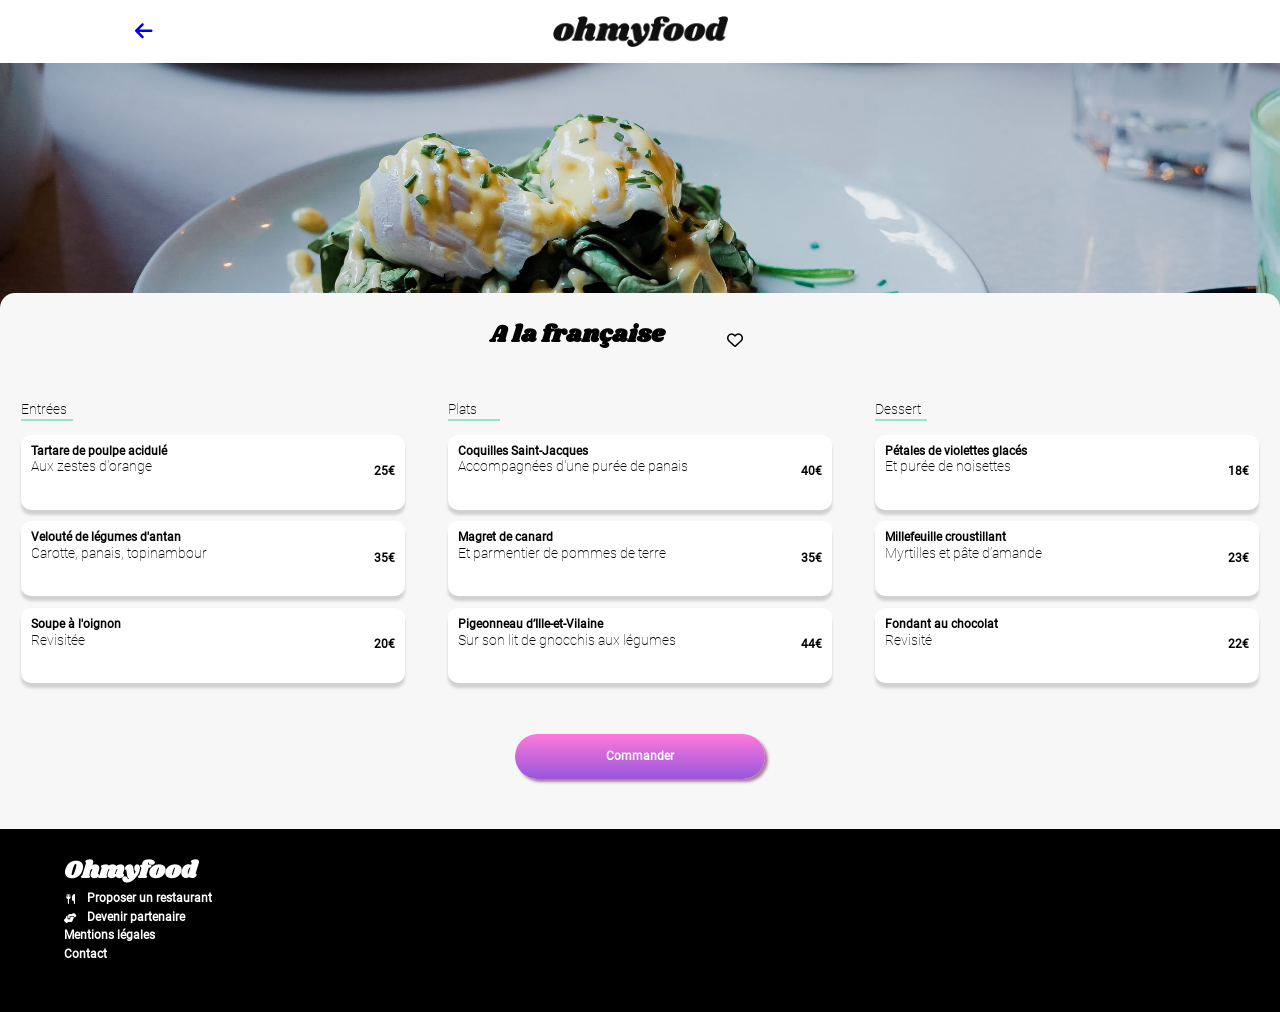
==== commit 1448c997: "✏️ + 💫 Text Resto1 + anim rolling" ====
--- a/pageALF.html
+++ b/pageALF.html
@@ -39,32 +39,32 @@
                             <div id="flexboxcrds Entrées">
                                 <div class="crdchoix">
                                     <div class="ColPlat">
-                                        <h3>Nom du choix</h3>
-                                        <p>Nom de l'accompagnement</p></div>
+                                        <h3>Tartare de poulpe acidulé</h3>
+                                        <p>Aux zestes d'orange</p></div>
                                     <div class="ColPrix">
-                                        <h3>Prix</h3></div>
+                                        <h3>25€</h3></div>
                                     <div class="ColTic">
-                                        tic
+                                        <i class="fa-solid fa-circle-check"></i>
                                     </div>
                                 </div>
                                 <div class="crdchoix">
                                     <div class="ColPlat">
-                                        <h3>Nom du choix</h3>
-                                        <p>Nom de l'accompagnement</p></div>
+                                        <h3>Velouté de légumes d'antan</h3>
+                                        <p>Carotte, panais, topinambour</p></div>
                                     <div class="ColPrix">
-                                        <h3>Prix</h3></div>
+                                        <h3>35€</h3></div>
                                     <div class="ColTic">
-                                        tic
+                                        <i class="fa-solid fa-circle-check"></i>
                                     </div>
                                 </div>
                                 <div class="crdchoix">
                                     <div class="ColPlat">
-                                        <h3>Nom du choix</h3>
-                                        <p>Nom de l'accompagnement</p></div>
+                                        <h3>Soupe à l'oignon</h3>
+                                        <p>Revisitée</p></div>
                                     <div class="ColPrix">
-                                        <h3>Prix</h3></div>
+                                        <h3>20€</h3></div>
                                     <div class="ColTic">
-                                        tic
+                                        <i class="fa-solid fa-circle-check"></i>
                                     </div>
                                 </div>
                             </div>
@@ -77,32 +77,32 @@
                             <div id="flexboxcrds Plats">
                                 <div class="crdchoix">
                                     <div class="ColPlat">
-                                        <h3>Nom du choix</h3>
-                                        <p>Nom de l'accompagnement</p></div>
+                                        <h3>Coquilles Saint-Jacques</h3>
+                                        <p>Accompagnées d'une purée de panais</p></div>
                                     <div class="ColPrix">
-                                        <h3>Prix</h3></div>
+                                        <h3>40€</h3></div>
                                     <div class="ColTic">
-                                        tic
+                                        <i class="fa-solid fa-circle-check"></i>
                                     </div>
                                 </div>
                                 <div class="crdchoix">
                                     <div class="ColPlat">
-                                        <h3>Nom du choix</h3>
-                                        <p>Nom de l'accompagnement</p></div>
+                                        <h3>Magret de canard</h3>
+                                        <p>Et parmentier de pommes de terre</p></div>
                                     <div class="ColPrix">
-                                        <h3>Prix</h3></div>
+                                        <h3>35€</h3></div>
                                     <div class="ColTic">
-                                        tic
+                                        <i class="fa-solid fa-circle-check"></i>
                                     </div>
                                 </div>
                                 <div class="crdchoix">
                                     <div class="ColPlat">
-                                        <h3>Nom du choix</h3>
-                                        <p>Nom de l'accompagnement</p></div>
+                                        <h3>Pigeonneau d’Ille-et-Vilaine</h3>
+                                        <p>Sur son lit de gnocchis aux légumes</p></div>
                                     <div class="ColPrix">
-                                        <h3>Prix</h3></div>
+                                        <h3>44€</h3></div>
                                     <div class="ColTic">
-                                        tic
+                                        <i class="fa-solid fa-circle-check"></i>
                                     </div>
                                 </div>
                             </div>
@@ -115,32 +115,32 @@
                             <div id="flexboxcrds Desserts">
                                 <div class="crdchoix">
                                     <div class="ColPlat">
-                                        <h3>Nom du choix</h3>
-                                        <p>Nom de l'accompagnement</p></div>
+                                        <h3>Pétales de violettes glacés</h3>
+                                        <p>Et purée de noisettes</p></div>
                                     <div class="ColPrix">
-                                        <h3>Prix</h3></div>
+                                        <h3>18€</h3></div>
                                     <div class="ColTic">
-                                        tic
+                                        <i class="fa-solid fa-circle-check"></i>
                                     </div>
                                 </div>
                                 <div class="crdchoix">
                                     <div class="ColPlat">
-                                        <h3>Nom du choix</h3>
-                                        <p>Nom de l'accompagnement</p></div>
+                                        <h3>Millefeuille croustillant</h3>
+                                        <p>Myrtilles et pâte d’amande</p></div>
                                     <div class="ColPrix">
-                                        <h3>Prix</h3></div>
+                                        <h3>23€</h3></div>
                                     <div class="ColTic">
-                                        tic
+                                        <i class="fa-solid fa-circle-check"></i>
                                     </div>
                                 </div>
                                 <div class="crdchoix">
                                     <div class="ColPlat">
-                                        <h3>Nom du choix</h3>
-                                        <p>Nom de l'accompagnement</p></div>
+                                        <h3>Fondant au chocolat</h3>
+                                        <p>Revisité</p></div>
                                     <div class="ColPrix">
-                                        <h3>Prix</h3></div>
+                                        <h3>22€</h3></div>
                                     <div class="ColTic">
-                                        tic
+                                        <i class="fa-solid fa-circle-check"></i>
                                     </div>
                                 </div>
                             </div>
--- a/css/style2.css
+++ b/css/style2.css
@@ -492,7 +492,7 @@
   padding-right: 5%; 
 }
 
-/*****************************************************************************animation apparition choix*/
+/*****************************************************************************animation apparition coeur*/
 
 .to-top{
   position: relative;
@@ -564,17 +564,26 @@
  margin-bottom: 4px;
 }
 /*****************************************************************************animation apparition choix*/
+#flexboxcrds{
+  display:flex;
+  flex-direction: column;
+  justify-content: flex-start;
+  opacity: 0;
+  gap: 10%;
+}
+
 .crdchoix{
   display: flex;
+  height:75px;
   flex-direction: row;
   background-color: white;
   border-radius: 10px 10px 10px 10px;
   margin-bottom: 50px;
   box-shadow: 0px 5px 3px rgb(210, 208, 208);
-  padding: 10px;
   opacity: 0;
   animation: fadeIn 1s ease-in-out;
   animation-fill-mode: forwards;
+  box-sizing: border-box;
 }
 
 @keyframes fadeIn{
@@ -615,22 +624,74 @@
   animation-delay: 1800ms;
 }
 
-#flexboxcrds{
-  display:flex;
+.ColPlat{
+  display: flex;
+  width:80%;
+  max-height: 75px;
   flex-direction: column;
-  justify-content: flex-start;
-  opacity: 0;
-  gap: 10px;
-}
-
-.ColPlat{
-  display: flex;
+  padding-top: 10px;
+  padding-left: 10px;
+  padding-bottom: 10px;
+  align-items: baseline;
+  box-sizing: content-box;
+  overflow: hidden;
+  text-overflow: ellipsis;
+  white-space: pre-line;
+}
+
+
+.ColPrix {
+  display: flex;
+  width: 20%;
+  height:100%;
   flex-direction: column;
-  align-items: baseline;
-  justify-content: space-between;
-}
-
-
+  justify-content: center;
+  text-align: right;
+  padding-right: 10px;
+  transition: width 0.3s ease;
+}
+
+.crdchoix:hover .ColPrix {
+  width: calc(50% - 50px);
+}
+
+.ColTic{
+  display: flex;
+  height:100%;
+  transform-origin: 50%;
+  /* pour changer l'origine, le centre de rotation de la div, on ne met pas "center" mais 50% */
+  align-items: center;
+  background-color: lightgreen;
+  width: 0;
+  border-radius: 0px 10px 10px 0px;
+  justify-content: center;
+  transition: width 0.3s ease;
+}
+
+.crdchoix:hover .ColTic{
+  width: 40px;
+}
+
+.ColTic i{
+  font-size: 25px;
+  color:#ffffff;
+  padding-left: 10px;
+  padding-right: 10px;
+  rotate: 180deg;
+  opacity:0;
+}
+
+.crdchoix:hover .ColTic i{
+  opacity: 1;
+  animation : rolling 0.25s forwards;
+}
+
+@keyframes rolling {
+  0% {transform: rotate(0deg)}
+  /*-----------valeur négative pour faire tourner dans le sens contraire*/
+  50% { transform: rotate(-90deg)}
+  100% {transform: rotate(-180deg)}
+}
 
 /*_______________________________________________________________________________Main->Bouton commande___*/
 
@@ -722,11 +783,11 @@
 
 @media screen and (min-width:580px){
 
-  #photosplash img{
-    width: 100%;
-    max-height: 250px;
-    object-fit:cover;
-    background-position: center 66.66%;
+#photosplash img{
+  width: 100%;
+  max-height: 250px;
+  object-fit:cover;
+  background-position: center 66.66%;
   }
 
 
@@ -742,7 +803,7 @@
   flex-direction: row;
   align-items:center;
   justify-content: center;
-  gap: 50px;
+  gap: 10%;
   padding: 10px; 
 }
 
@@ -753,11 +814,4 @@
   width: 30%;
 }
 
-.flexboxcrds{
-  display: flex;
-  flex-direction: column;
-}
-
-
-
 }
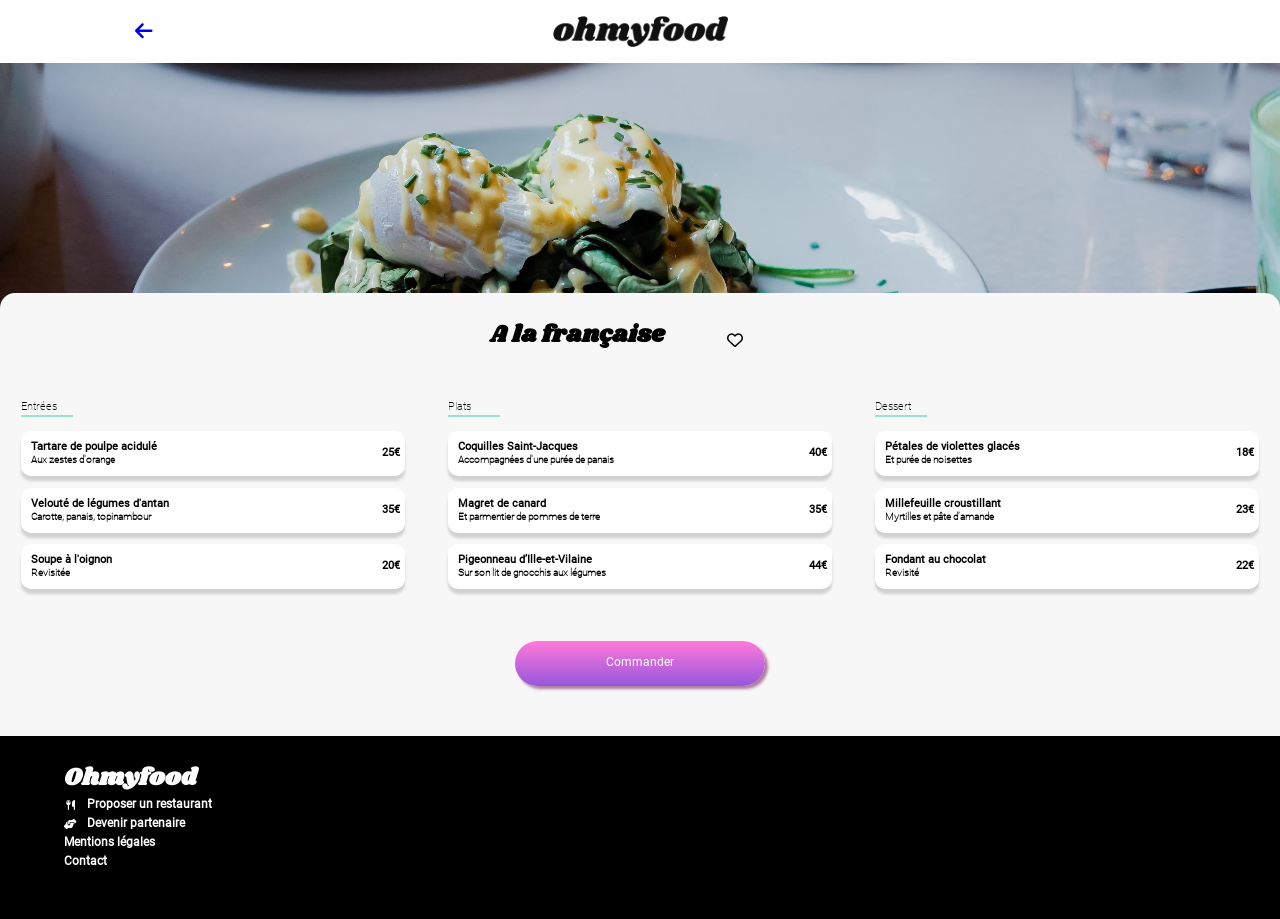
==== commit 136a78f9: "🔥 Avant-dernier comit avant Soutenance" ====
--- a/pageALF.html
+++ b/pageALF.html
@@ -7,7 +7,7 @@
             <link rel="stylesheet" href="css/style2.css">
             <link rel="stylesheet" href="https://cdnjs.cloudflare.com/ajax/libs/font-awesome/6.2.0/css/all.min.css">
 		</head>
-		<body id="bloc page">
+		<body id="blocpage">
 			<header>
                 <div id="fdhblanc">
                     <div id="flexboxnav">
@@ -17,11 +17,11 @@
 				</div>
             </header>
             <main>
-                <section class="fdmgris">
+                <div class="fdmgris">
                     <div id="photosplash">
                         <img src="images/alf.jpg" alt="photo d'un plat du restaurant">
                     </div>  
-                </section>
+                </div>
                 <section class="fdmgris2">
                     <div id="flexboxTALF">
                         <h1>A la française</h1>
@@ -36,11 +36,11 @@
                                 <p>Entrées</p>
                                 <div class="brdvert"></div>
                             </div>    
-                            <div id="flexboxcrds Entrées">
+                            <div class="flexboxcrds">
                                 <div class="crdchoix">
                                     <div class="ColPlat">
                                         <h3>Tartare de poulpe acidulé</h3>
-                                        <p>Aux zestes d'orange</p></div>
+                                        <h6>Aux zestes d'orange</h6></div>
                                     <div class="ColPrix">
                                         <h3>25€</h3></div>
                                     <div class="ColTic">
@@ -50,7 +50,7 @@
                                 <div class="crdchoix">
                                     <div class="ColPlat">
                                         <h3>Velouté de légumes d'antan</h3>
-                                        <p>Carotte, panais, topinambour</p></div>
+                                        <h6>Carotte, panais, topinambour</h6></div>
                                     <div class="ColPrix">
                                         <h3>35€</h3></div>
                                     <div class="ColTic">
@@ -60,7 +60,7 @@
                                 <div class="crdchoix">
                                     <div class="ColPlat">
                                         <h3>Soupe à l'oignon</h3>
-                                        <p>Revisitée</p></div>
+                                        <h6>Revisitée</h6></div>
                                     <div class="ColPrix">
                                         <h3>20€</h3></div>
                                     <div class="ColTic">
@@ -74,11 +74,11 @@
                                 <p>Plats</p>    
                                 <div class="brdvert"></div>
                             </div>
-                            <div id="flexboxcrds Plats">
+                            <div class="flexboxcrds">
                                 <div class="crdchoix">
                                     <div class="ColPlat">
                                         <h3>Coquilles Saint-Jacques</h3>
-                                        <p>Accompagnées d'une purée de panais</p></div>
+                                        <h6>Accompagnées d'une purée de panais</h6></div>
                                     <div class="ColPrix">
                                         <h3>40€</h3></div>
                                     <div class="ColTic">
@@ -88,7 +88,7 @@
                                 <div class="crdchoix">
                                     <div class="ColPlat">
                                         <h3>Magret de canard</h3>
-                                        <p>Et parmentier de pommes de terre</p></div>
+                                        <h6>Et parmentier de pommes de terre</h6></div>
                                     <div class="ColPrix">
                                         <h3>35€</h3></div>
                                     <div class="ColTic">
@@ -98,7 +98,7 @@
                                 <div class="crdchoix">
                                     <div class="ColPlat">
                                         <h3>Pigeonneau d’Ille-et-Vilaine</h3>
-                                        <p>Sur son lit de gnocchis aux légumes</p></div>
+                                        <h6>Sur son lit de gnocchis aux légumes</h6></div>
                                     <div class="ColPrix">
                                         <h3>44€</h3></div>
                                     <div class="ColTic">
@@ -112,11 +112,11 @@
                                 <p>Dessert</p>
                                 <div class="brdvert"></div>
                             </div>
-                            <div id="flexboxcrds Desserts">
+                            <div class="flexboxcrds">
                                 <div class="crdchoix">
                                     <div class="ColPlat">
                                         <h3>Pétales de violettes glacés</h3>
-                                        <p>Et purée de noisettes</p></div>
+                                        <h6>Et purée de noisettes</h6></div>
                                     <div class="ColPrix">
                                         <h3>18€</h3></div>
                                     <div class="ColTic">
@@ -126,7 +126,7 @@
                                 <div class="crdchoix">
                                     <div class="ColPlat">
                                         <h3>Millefeuille croustillant</h3>
-                                        <p>Myrtilles et pâte d’amande</p></div>
+                                        <h6>Myrtilles et pâte d’amande</h6></div>
                                     <div class="ColPrix">
                                         <h3>23€</h3></div>
                                     <div class="ColTic">
@@ -136,7 +136,7 @@
                                 <div class="crdchoix">
                                     <div class="ColPlat">
                                         <h3>Fondant au chocolat</h3>
-                                        <p>Revisité</p></div>
+                                        <h6>Revisité</h6></div>
                                     <div class="ColPrix">
                                         <h3>22€</h3></div>
                                     <div class="ColTic">
@@ -147,7 +147,7 @@
                         </div>       
                     </div> 
                     <div id="btnCom">
-                        <a><button class="BtnDeg"><h4>Commander</h4></button></a>      
+                        <button>Commander</button>      
                     </div>
                 </section>
             </main>
--- a/css/style2.css
+++ b/css/style2.css
@@ -396,10 +396,11 @@
 
 h3{
   font-family: 'Roboto', Verdana, Geneva, Tahoma, sans-serif;
-  font-size: 12px;
+  font-size: 11px;
   color: #000000;
   margin-top: 0px;
   margin-bottom: 0px;
+  padding: 0px;
 }
 
 h4{
@@ -417,8 +418,18 @@
   color: #ffffff;
 }
 
+h6{
+  font-family:'Roboto-Thin', Verdana, Geneva, Tahoma, sans-serif;
+  font-size: 10px;
+  margin: 0px;
+  color: #000000;
+  margin-top: 0px;
+  margin-bottom: 0px;
+}
+
+
 p{font-family:'Roboto-Thin', Verdana, Geneva, Tahoma, sans-serif;
-  font-size: 14px;
+  font-size: 11px;
   margin: 0px;
 }
 
@@ -427,6 +438,13 @@
   padding:0px;
 }
 
+button{
+  font-family: 'Roboto', Verdana, Geneva, Tahoma, sans-serif;
+  font-size: 12px;
+  color: #ffffff;
+  margin-top: 0px;
+  margin-bottom: 0px;
+}
 
 /*____________________________________________________________________________________________Header___*/
 
@@ -574,7 +592,9 @@
 
 .crdchoix{
   display: flex;
-  height:75px;
+  align-items: stretch;
+  width:100%;
+  height:45px;
   flex-direction: row;
   background-color: white;
   border-radius: 10px 10px 10px 10px;
@@ -584,6 +604,7 @@
   animation: fadeIn 1s ease-in-out;
   animation-fill-mode: forwards;
   box-sizing: border-box;
+  
 }
 
 @keyframes fadeIn{
@@ -626,42 +647,48 @@
 
 .ColPlat{
   display: flex;
-  width:80%;
-  max-height: 75px;
+  width: 132px;
   flex-direction: column;
+  overflow: hidden;
   padding-top: 10px;
   padding-left: 10px;
   padding-bottom: 10px;
   align-items: baseline;
   box-sizing: content-box;
+  flex-grow: 3;
+}
+
+.ColPlat h3, h6{
+  display: flex;
+  width: 165px;
   overflow: hidden;
+  white-space: nowrap;
+  word-break: break-all;
   text-overflow: ellipsis;
-  white-space: pre-line;
-}
-
+  flex-grow: 3;
+}
 
 .ColPrix {
   display: flex;
-  width: 20%;
-  height:100%;
+  flex-shrink: 1;
+  width: 30px;
+  height: 45px;
   flex-direction: column;
   justify-content: center;
   text-align: right;
-  padding-right: 10px;
+  padding-right: 5px;
   transition: width 0.3s ease;
 }
 
-.crdchoix:hover .ColPrix {
-  width: calc(50% - 50px);
-}
-
 .ColTic{
   display: flex;
-  height:100%;
+  flex-shrink: 1;
+  width:30px;
+  height:45px;
   transform-origin: 50%;
   /* pour changer l'origine, le centre de rotation de la div, on ne met pas "center" mais 50% */
   align-items: center;
-  background-color: lightgreen;
+  background-color:#99E2D0;
   width: 0;
   border-radius: 0px 10px 10px 0px;
   justify-content: center;
@@ -673,14 +700,12 @@
 }
 
 .ColTic i{
-  font-size: 25px;
+  font-size: 15px;
   color:#ffffff;
-  padding-left: 10px;
-  padding-right: 10px;
   rotate: 180deg;
   opacity:0;
 }
-
+/*********************************************************************animation Rolling********/
 .crdchoix:hover .ColTic i{
   opacity: 1;
   animation : rolling 0.25s forwards;
@@ -704,7 +729,7 @@
   padding-bottom: 50px;
 }
 
-.BtnDeg{
+button{
   width: 250px;   
   height: 45px;
   background: linear-gradient(#ff79DA, #9656DC);
@@ -714,7 +739,7 @@
   transition: 0.2s;
 } 
 
-.BtnDeg:hover{
+button:hover{
   width: 250px;   
   height: 45px;
   background: linear-gradient(#fb89db, #a469e7);
